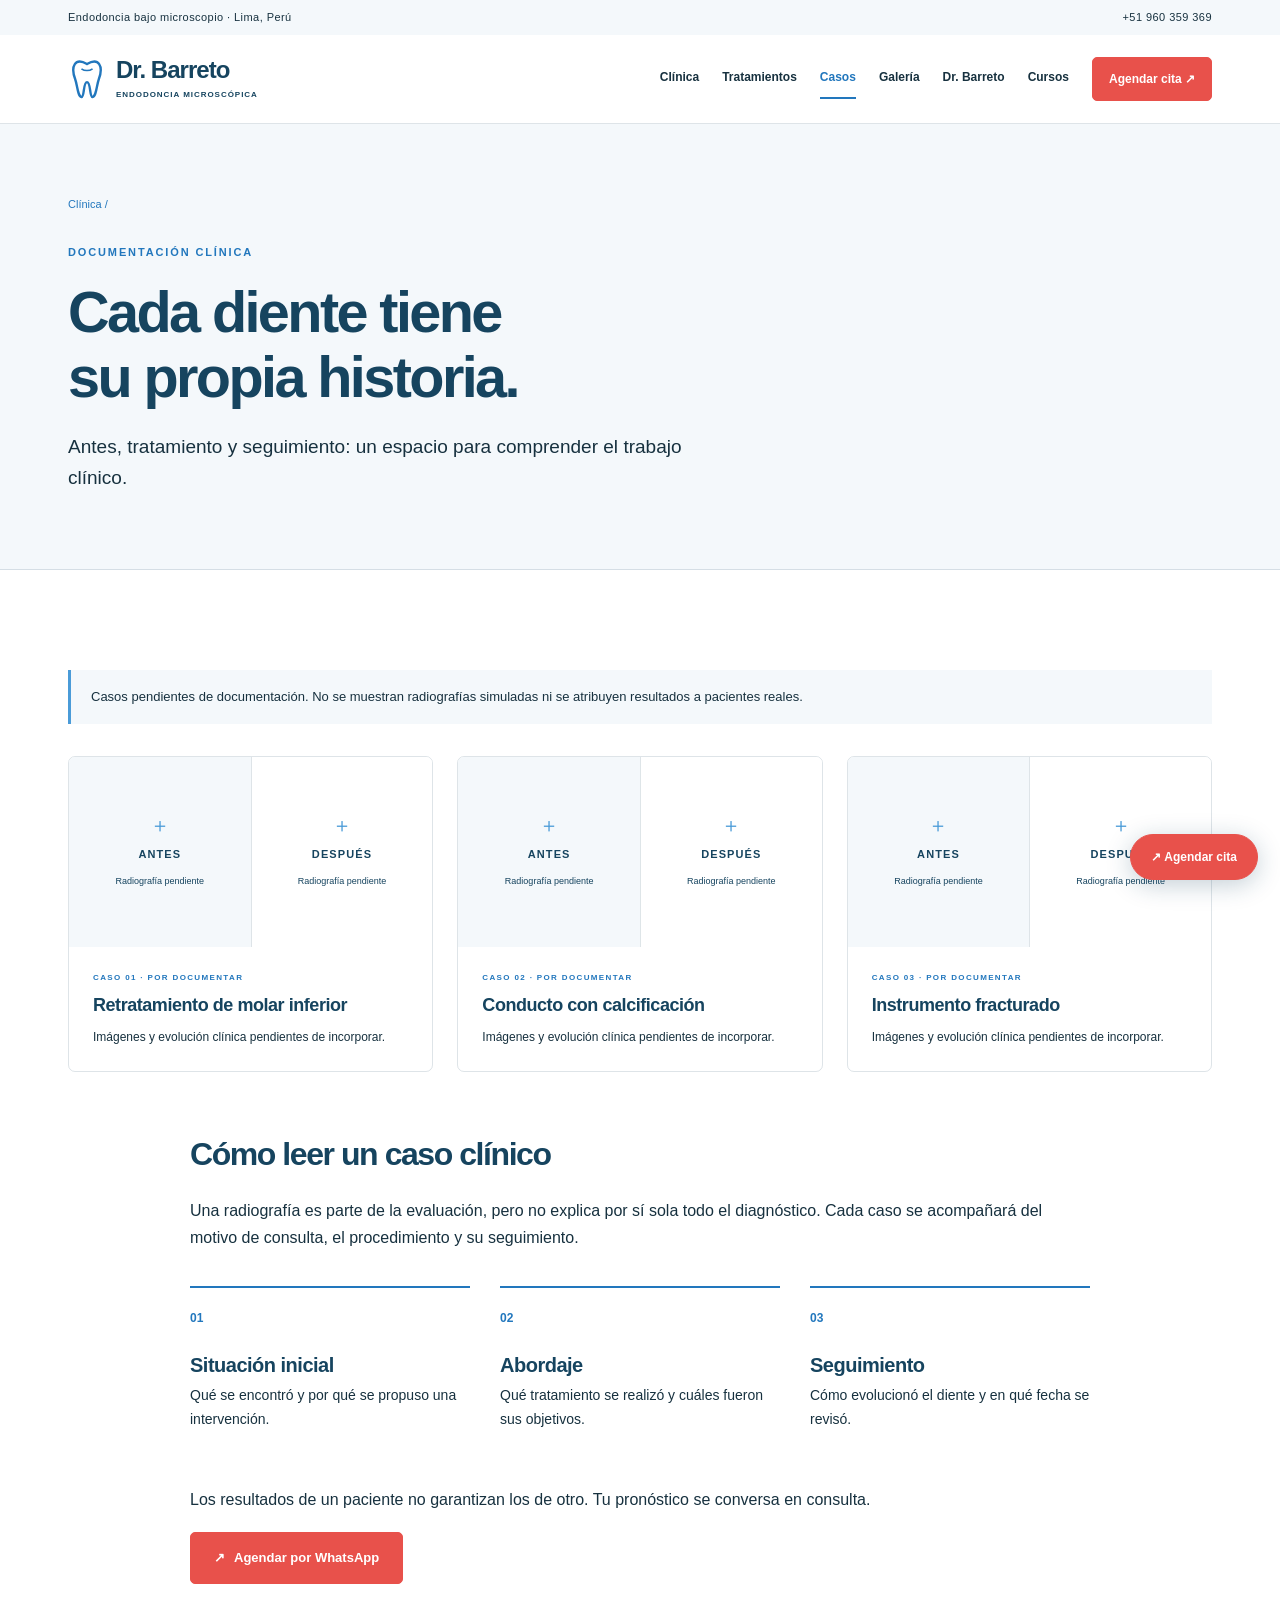
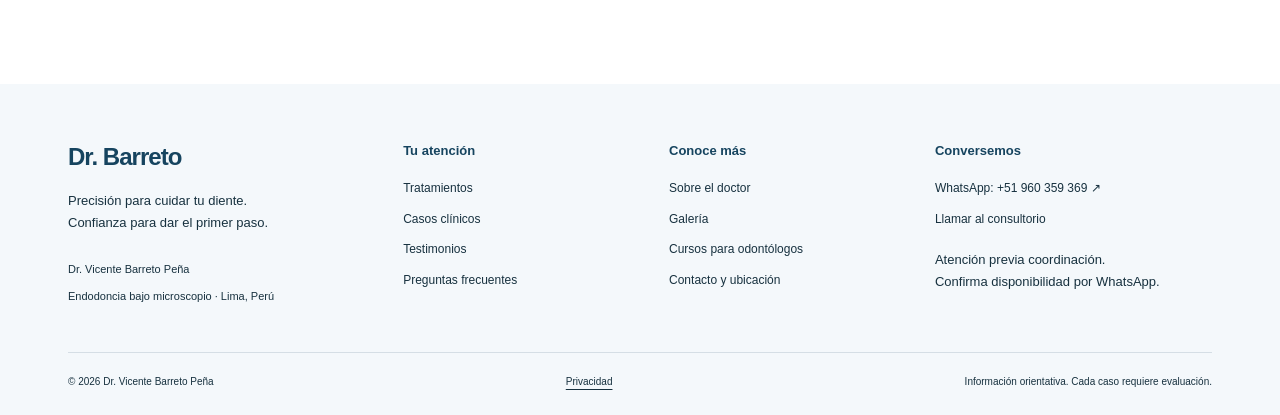
==== casos.html @ 7db31577 "Publicar sitio web inicial" ====
<!doctype html>
<html lang="es-PE">
  <head>
    <meta charset="utf-8" />
    <meta name="viewport" content="width=device-width, initial-scale=1" />
    <meta
      name="description"
      content="Espacio para casos clínicos documentados de endodoncia del Dr. Barreto. Radiografías reales pendientes de incorporación."
    />
    <meta name="theme-color" content="#2277BD" />
    <title>Casos clínicos | Dr. Vicente Barreto Peña</title>
    <link rel="icon" href="assets/img/favicon.svg" type="image/svg+xml" />
    <link rel="stylesheet" href="assets/vendor/bootstrap.min.css" />
    <link rel="stylesheet" href="assets/css/styles.css" />
    <script src="assets/js/config.js" defer></script>
    <script src="assets/js/main.js" defer></script>
  </head>
  <body>
    <a class="skip" href="#contenido">Saltar al contenido</a>
    <div class="topbar">
      <div class="container">
        <span>Endodoncia bajo microscopio · Lima, Perú</span
        ><a href="tel:+51960359369">+51 960 359 369</a>
      </div>
    </div>
    <header class="site-header">
      <div class="container header-inner">
        <a class="brand" href="index.html" aria-label="Dr. Barreto, inicio"
          ><img
            src="assets/img/favicon.svg"
            width="38"
            height="44"
            alt=""
          /><span
            >Dr. Barreto<span class="brand-sub"
              >ENDODONCIA MICROSCÓPICA</span
            ></span
          ></a
        ><button
          class="menu-toggle"
          aria-controls="main-nav"
          aria-expanded="false"
        >
          Menú <span aria-hidden="true">☰</span>
        </button>
        <nav id="main-nav" aria-label="Navegación principal">
          <a href="index.html">Clínica</a
          ><a href="tratamientos.html">Tratamientos</a
          ><a href="casos.html" aria-current="page">Casos</a
          ><a href="galeria.html">Galería</a
          ><a href="sobre-mi.html">Dr. Barreto</a
          ><a href="cursos.html">Cursos</a
          ><a
            class="btn appointment small-cta"
            href="https://wa.me/51960359369?text=Hola%2C%20Dr.%20Barreto.%20Quisiera%20agendar%20una%20evaluaci%C3%B3n%20de%20endodoncia."
            target="_blank"
            rel="noopener noreferrer"
            >Agendar cita ↗</a
          >
        </nav>
      </div>
    </header>
    <main id="contenido">
      <section class="page-intro">
        <div class="container">
          <a class="breadcrumb-link" href="index.html">Clínica /</a>
          <p class="eyebrow">DOCUMENTACIÓN CLÍNICA</p>
          <h1>Cada diente tiene<br />su propia historia.</h1>
          <p class="lead">
            Antes, tratamiento y seguimiento: un espacio para comprender el
            trabajo clínico.
          </p>
        </div>
      </section>
      <section class="section">
        <div class="container">
          <div class="editorial-note">
            Casos pendientes de documentación. No se muestran radiografías
            simuladas ni se atribuyen resultados a pacientes reales.
          </div>
          <div class="row g-4">
            <div class="col-md-4">
              <article class="case-card">
                <div class="case-pair">
                  <div class="media-placeholder xray">
                    <span class="placeholder-mark" aria-hidden="true">＋</span
                    ><span class="placeholder-title">Antes</span
                    ><small>Radiografía pendiente</small>
                  </div>
                  <div class="media-placeholder xray">
                    <span class="placeholder-mark" aria-hidden="true">＋</span
                    ><span class="placeholder-title">Después</span
                    ><small>Radiografía pendiente</small>
                  </div>
                </div>
                <div class="case-caption">
                  <span class="eyebrow">CASO 01 · POR DOCUMENTAR</span>
                  <h3>Retratamiento de molar inferior</h3>
                  <p>Imágenes y evolución clínica pendientes de incorporar.</p>
                </div>
              </article>
            </div>
            <div class="col-md-4">
              <article class="case-card">
                <div class="case-pair">
                  <div class="media-placeholder xray">
                    <span class="placeholder-mark" aria-hidden="true">＋</span
                    ><span class="placeholder-title">Antes</span
                    ><small>Radiografía pendiente</small>
                  </div>
                  <div class="media-placeholder xray">
                    <span class="placeholder-mark" aria-hidden="true">＋</span
                    ><span class="placeholder-title">Después</span
                    ><small>Radiografía pendiente</small>
                  </div>
                </div>
                <div class="case-caption">
                  <span class="eyebrow">CASO 02 · POR DOCUMENTAR</span>
                  <h3>Conducto con calcificación</h3>
                  <p>Imágenes y evolución clínica pendientes de incorporar.</p>
                </div>
              </article>
            </div>
            <div class="col-md-4">
              <article class="case-card">
                <div class="case-pair">
                  <div class="media-placeholder xray">
                    <span class="placeholder-mark" aria-hidden="true">＋</span
                    ><span class="placeholder-title">Antes</span
                    ><small>Radiografía pendiente</small>
                  </div>
                  <div class="media-placeholder xray">
                    <span class="placeholder-mark" aria-hidden="true">＋</span
                    ><span class="placeholder-title">Después</span
                    ><small>Radiografía pendiente</small>
                  </div>
                </div>
                <div class="case-caption">
                  <span class="eyebrow">CASO 03 · POR DOCUMENTAR</span>
                  <h3>Instrumento fracturado</h3>
                  <p>Imágenes y evolución clínica pendientes de incorporar.</p>
                </div>
              </article>
            </div>
          </div>
          <div class="reading-block">
            <h2>Cómo leer un caso clínico</h2>
            <p>
              Una radiografía es parte de la evaluación, pero no explica por sí
              sola todo el diagnóstico. Cada caso se acompañará del motivo de
              consulta, el procedimiento y su seguimiento.
            </p>
            <div class="steps three">
              <div>
                <span>01</span>
                <h3>Situación inicial</h3>
                <p>Qué se encontró y por qué se propuso una intervención.</p>
              </div>
              <div>
                <span>02</span>
                <h3>Abordaje</h3>
                <p>Qué tratamiento se realizó y cuáles fueron sus objetivos.</p>
              </div>
              <div>
                <span>03</span>
                <h3>Seguimiento</h3>
                <p>Cómo evolucionó el diente y en qué fecha se revisó.</p>
              </div>
            </div>
            <p>
              Los resultados de un paciente no garantizan los de otro. Tu
              pronóstico se conversa en consulta.
            </p>
            <a
              class="btn appointment"
              href="https://wa.me/51960359369?text=Hola%2C%20Dr.%20Barreto.%20Quisiera%20agendar%20una%20evaluaci%C3%B3n%20de%20endodoncia."
              target="_blank"
              rel="noopener noreferrer"
              ><span aria-hidden="true">↗</span> Agendar por WhatsApp</a
            >
          </div>
        </div>
      </section>
    </main>
    <footer>
      <div class="container">
        <div class="footer-grid">
          <div>
            <a class="brand footer-brand" href="index.html">Dr. Barreto</a>
            <p>
              Precisión para cuidar tu diente.<br />Confianza para dar el primer
              paso.
            </p>
            <small
              >Dr. Vicente Barreto Peña<br />Endodoncia bajo microscopio · Lima,
              Perú</small
            >
          </div>
          <div>
            <h2>Tu atención</h2>
            <a href="tratamientos.html">Tratamientos</a
            ><a href="casos.html">Casos clínicos</a
            ><a href="testimonios.html">Testimonios</a
            ><a href="preguntas-frecuentes.html">Preguntas frecuentes</a>
          </div>
          <div>
            <h2>Conoce más</h2>
            <a href="sobre-mi.html">Sobre el doctor</a
            ><a href="galeria.html">Galería</a
            ><a href="cursos.html">Cursos para odontólogos</a
            ><a href="index.html#contacto">Contacto y ubicación</a>
          </div>
          <div>
            <h2>Conversemos</h2>
            <a
              href="https://wa.me/51960359369?text=Hola%2C%20Dr.%20Barreto.%20Quisiera%20agendar%20una%20evaluaci%C3%B3n%20de%20endodoncia."
              target="_blank"
              rel="noopener noreferrer"
              >WhatsApp: +51 960 359 369 ↗</a
            ><a href="tel:+51960359369">Llamar al consultorio</a>
            <p class="small">
              Atención previa coordinación.<br />Confirma disponibilidad por
              WhatsApp.
            </p>
          </div>
        </div>
        <div class="footer-bottom">
          <span>© <span data-year>2026</span> Dr. Vicente Barreto Peña</span
          ><a href="privacidad.html">Privacidad</a
          ><span>Información orientativa. Cada caso requiere evaluación.</span>
        </div>
      </div>
    </footer>
    <a
      class="floating-cta appointment"
      href="https://wa.me/51960359369?text=Hola%2C%20Dr.%20Barreto.%20Quisiera%20agendar%20una%20evaluaci%C3%B3n%20de%20endodoncia."
      target="_blank"
      rel="noopener noreferrer"
      aria-label="Agendar una cita por WhatsApp"
      >↗ <span>Agendar cita</span></a
    >
  </body>
</html>
---- assets/css/styles.css ----
:root {
  --blue: #2277bd;
  --blue-light: #4a9bd8;
  --blue-dark: #16445f;
  --coral: #e8514b;
  --white: #ffffff;
  --soft: #f4f8fb;
  --ink: #17313f;
  --line: rgba(22, 68, 95, 0.14);
}
* {
  box-sizing: border-box;
}
html {
  scroll-behavior: smooth;
  scroll-padding-top: 105px;
}
body {
  margin: 0;
  color: var(--ink);
  background: var(--white);
  font-family: Arial, Helvetica, sans-serif;
  font-size: 16px;
  line-height: 1.7;
}
a {
  color: var(--blue);
  text-underline-offset: 4px;
}
button,
a,
input,
select,
summary {
  -webkit-tap-highlight-color: transparent;
}
a:focus-visible,
button:focus-visible,
select:focus-visible,
summary:focus-visible {
  outline: 3px solid var(--blue-light);
  outline-offset: 5px;
}
h1,
h2,
h3 {
  font-weight: 700;
  letter-spacing: -0.045em;
  line-height: 1.12;
  color: var(--blue-dark);
}
h1 {
  font-size: clamp(2.4rem, 4.5vw, 4.2rem);
}
h2 {
  font-size: clamp(2rem, 3.2vw, 3rem);
  margin-bottom: 24px;
}
h3 {
  font-size: 1.35rem;
  letter-spacing: -0.025em;
}
p {
  margin: 0 0 1.2rem;
}
img {
  max-width: 100%;
  height: auto;
}
.container {
  max-width: 1200px;
  padding-left: 28px;
  padding-right: 28px;
}
.section {
  padding: 100px 0;
}
.soft {
  background: var(--soft);
}
.eyebrow {
  font-size: 11px;
  letter-spacing: 0.17em;
  font-weight: 700;
  color: var(--blue);
  margin-bottom: 18px;
}
.eyebrow.light {
  color: var(--white);
  opacity: 0.85;
}
.lead {
  font-size: 1.19rem;
  line-height: 1.65;
  font-weight: 400;
}
.section-heading {
  max-width: 750px;
  margin-bottom: 45px;
}
.section-heading p:last-child {
  max-width: 630px;
}
.section-heading h2 {
  margin-bottom: 18px;
}
.skip {
  position: fixed;
  left: 20px;
  top: -100px;
  background: var(--white);
  padding: 15px;
  z-index: 100;
}
.skip:focus {
  top: 10px;
}
.topbar {
  background: var(--soft);
  font-size: 11px;
  letter-spacing: 0.04em;
  padding: 8px 0;
}
.topbar .container {
  display: flex;
  justify-content: space-between;
}
.topbar a {
  color: var(--ink);
  text-decoration: none;
}
.site-header {
  position: sticky;
  top: 0;
  z-index: 40;
  background: var(--white);
  border-bottom: 1px solid var(--line);
}
.header-inner {
  min-height: 88px;
  display: flex;
  justify-content: space-between;
  align-items: center;
  gap: 25px;
}
.brand {
  display: flex;
  gap: 10px;
  align-items: center;
  white-space: nowrap;
  color: var(--blue-dark);
  font-size: 24px;
  font-weight: 700;
  text-decoration: none;
  letter-spacing: -0.04em;
  line-height: 1.1;
}
.brand-sub {
  display: block;
  font-size: 8px;
  letter-spacing: 0.12em;
  margin-top: 8px;
  font-weight: 700;
}
.site-header nav {
  display: flex;
  gap: 23px;
  align-items: center;
}
.site-header nav > a:not(.btn) {
  font-size: 12px;
  font-weight: 600;
  color: var(--ink);
  text-decoration: none;
  padding: 9px 0;
  border-bottom: 2px solid transparent;
}
.site-header nav > a[aria-current="page"],
.site-header nav > a:hover {
  color: var(--blue);
  border-bottom-color: var(--blue);
}
.menu-toggle {
  display: none;
  background: var(--soft);
  color: var(--ink);
  border: 1px solid var(--line);
  border-radius: 5px;
  padding: 8px 12px;
  font-size: 13px;
}
.btn {
  font-size: 13px;
  font-weight: 700;
  padding: 15px 23px;
  border-radius: 5px;
  text-decoration: none;
  line-height: 1.5;
  transition:
    box-shadow 0.2s,
    transform 0.2s;
  display: inline-flex;
  align-items: center;
  justify-content: center;
  gap: 9px;
}
.appointment {
  background: var(--coral) !important;
  color: var(--white) !important;
  border: 1px solid var(--coral) !important;
  text-decoration: none;
  font-weight: 700;
}
.appointment:hover {
  box-shadow: 0 6px 18px rgba(23, 49, 63, 0.2);
  transform: translateY(-2px);
}
.small-cta {
  padding: 12px 16px;
  font-size: 12px;
}
.btn-outline-light {
  border-color: rgba(255, 255, 255, 0.5);
}
.btn-outline-light:hover {
  color: var(--blue-dark);
  background: var(--white);
}
.hero {
  background: var(--blue);
  color: var(--white);
  padding: 72px 0 64px;
  overflow: hidden;
}
.hero h1 {
  color: var(--white);
  font-size: clamp(2.3rem, 4.2vw, 3.75rem);
  line-height: 1.1;
  letter-spacing: -0.045em;
  margin: 23px 0;
}
.hero h1 span {
  color: var(--white);
  font-weight: 400;
}
.specialty-label {
  display: inline-block;
  background: rgba(255, 255, 255, 0.12);
  border: 1px solid rgba(255, 255, 255, 0.25);
  border-radius: 4px;
  padding: 6px 12px;
  font-size: 11px;
  letter-spacing: 0.02em;
}
.hero-lead {
  font-size: 17px;
  max-width: 540px;
  opacity: 0.94;
  line-height: 1.75;
}
.button-row {
  display: flex;
  gap: 12px;
  flex-wrap: wrap;
  margin: 28px 0 14px;
}
.hero-note {
  font-size: 11px;
  opacity: 0.85;
}
.stats {
  display: flex;
  gap: 0;
  margin-top: 38px;
  max-width: 530px;
  border-top: 1px solid rgba(255, 255, 255, 0.25);
  padding-top: 26px;
}
.stats > div {
  flex: 1;
  padding-right: 16px;
}
.stats > div + div {
  padding-left: 23px;
  border-left: 1px solid rgba(255, 255, 255, 0.25);
}
.stats strong {
  font-size: 30px;
  font-weight: 700;
  display: block;
  letter-spacing: -0.04em;
  line-height: 1.3;
}
.stats span {
  font-size: 11px;
  display: block;
  margin-top: 4px;
}
.portrait-frame {
  position: relative;
  padding: 0 0 20px 16px;
}
.media-placeholder {
  background: var(--soft);
  border: 1px solid var(--line);
  display: flex;
  flex-direction: column;
  align-items: center;
  justify-content: center;
  text-align: center;
  gap: 10px;
  color: var(--blue-dark);
  min-height: 390px;
  padding: 24px;
  position: relative;
  overflow: hidden;
  border-radius: 8px;
}
.media-placeholder:before,
.media-placeholder:after {
  content: "";
  position: absolute;
  border: 1px solid var(--line);
  width: 70%;
  height: 65%;
  border-radius: 50%;
  transform: rotate(-25deg);
  pointer-events: none;
}
.media-placeholder:after {
  width: 85%;
  height: 90%;
  transform: rotate(25deg);
}
.placeholder-mark {
  font-size: 36px;
  line-height: 1;
  font-weight: 400;
  position: relative;
  z-index: 1;
  color: var(--blue-light);
}
.placeholder-title {
  font-size: 17px;
  font-weight: 700;
  z-index: 1;
}
.media-placeholder small {
  font-size: 10px;
  max-width: 240px;
  position: relative;
  z-index: 1;
}
.portrait {
  min-height: 480px;
  background: rgba(255, 255, 255, 0.1);
  color: var(--white);
  border: 1px solid rgba(255, 255, 255, 0.25);
  border-radius: 120px 8px 8px 8px;
}
.portrait:after,
.portrait:before {
  border-color: rgba(255, 255, 255, 0.16);
}
.portrait .placeholder-mark {
  color: var(--white);
  opacity: 0.5;
}
.portrait-caption {
  position: absolute;
  bottom: 0;
  left: 0;
  right: 30px;
  background: var(--white);
  color: var(--blue-dark);
  padding: 22px 26px;
  border-radius: 5px;
  box-shadow: 0 12px 24px rgba(22, 68, 95, 0.12);
}
.portrait-caption span {
  display: block;
  letter-spacing: 0.12em;
  font-size: 8px;
  margin-bottom: 5px;
}
.portrait-caption strong {
  font-size: 16px;
}
.image-wrap {
  position: relative;
  padding: 0 20px 25px 0;
}
.image-badge {
  position: absolute;
  bottom: 0;
  right: 0;
  background: var(--blue-dark);
  color: var(--white);
  padding: 20px 28px;
  border-radius: 5px;
}
.image-badge strong {
  display: block;
  font-size: 25px;
}
.image-badge span {
  font-size: 11px;
}
.benefit-list {
  list-style: none;
  padding: 0;
  margin: 25px 0 30px;
}
.benefit-list li {
  padding: 15px 0 15px 32px;
  position: relative;
  border-bottom: 1px solid var(--line);
}
.benefit-list li:before {
  content: "✓";
  position: absolute;
  left: 0;
  color: var(--blue);
  font-weight: 700;
}
.benefit-list strong {
  display: block;
  font-size: 15px;
}
.benefit-list span {
  font-size: 14px;
}
.service-card {
  height: 100%;
  background: var(--white);
  padding: 30px;
  border: 1px solid var(--line);
  border-radius: 8px;
  display: flex;
  align-items: flex-start;
  flex-direction: column;
  transition:
    transform 0.2s,
    border 0.2s;
}
.service-card:hover {
  transform: translateY(-4px);
  border-color: var(--blue-light);
}
.service-number {
  font-size: 14px;
  letter-spacing: 0.05em;
  color: var(--blue);
  font-weight: 700;
  display: inline-block;
  padding: 8px 12px;
  background: var(--soft);
  border-radius: 4px;
  margin-bottom: 28px;
}
.service-card h3 {
  font-size: 21px;
  margin-bottom: 15px;
}
.service-card p {
  font-size: 14px;
  line-height: 1.75;
  margin-bottom: 25px;
}
.service-card .text-link {
  margin-top: auto;
}
.text-link {
  display: inline-block;
  font-size: 13px;
  font-weight: 700;
  color: var(--blue);
  text-decoration: none;
  border-bottom: 1px solid var(--line);
  padding: 6px 0;
}
.text-link span {
  margin-left: 12px;
}
.service-help {
  background: var(--blue-dark);
  border-color: var(--blue-dark);
  justify-content: center;
}
.service-help h3,
.service-help p,
.service-help .eyebrow {
  color: var(--white);
}
.service-help .eyebrow {
  font-size: 9px;
}
.editorial-note {
  border-left: 3px solid var(--blue-light);
  background: var(--soft);
  padding: 16px 20px;
  font-size: 13px;
  margin-bottom: 32px;
}
.case-card {
  border: 1px solid var(--line);
  border-radius: 7px;
  overflow: hidden;
  height: 100%;
}
.case-pair {
  display: grid;
  grid-template-columns: 1fr 1fr;
}
.xray {
  min-height: 190px;
  border: 0;
  border-radius: 0;
  padding: 20px 10px;
}
.xray + .xray {
  border-left: 1px solid var(--line);
  background: var(--white);
}
.xray:before,
.xray:after {
  display: none;
}
.xray .placeholder-title {
  font-size: 11px;
  text-transform: uppercase;
  letter-spacing: 0.1em;
}
.xray .placeholder-mark {
  font-size: 20px;
}
.xray small {
  font-size: 9px;
}
.case-caption {
  padding: 24px;
}
.case-caption .eyebrow {
  font-size: 8px;
  margin-bottom: 10px;
  display: block;
}
.case-caption h3 {
  font-size: 18px;
}
.case-caption p {
  font-size: 12px;
  margin: 12px 0 0;
}
.split-links {
  display: flex;
  justify-content: space-between;
  gap: 20px;
  margin-top: 22px;
  flex-wrap: wrap;
}
.testimonial-preview {
  display: flex;
  align-items: center;
  gap: 30px;
  border-top: 1px solid var(--line);
  margin-top: 48px;
  padding-top: 32px;
}
.quote-mark {
  font-family: Georgia, serif;
  color: var(--blue-light);
  font-size: 90px;
  line-height: 1;
}
.testimonial-preview p {
  font-size: 14px;
  margin: 0;
}
.testimonial-preview .text-link {
  flex-shrink: 0;
}
.fear-section {
  background: var(--blue-dark);
  color: var(--white);
  padding: 65px 0;
}
.fear-section h2 {
  color: var(--white);
  font-size: 2.3rem;
}
.fear-section p {
  font-size: 15px;
  max-width: 750px;
  margin-bottom: 0;
}
.fear-section .eyebrow {
  margin-bottom: 18px;
  font-size: 10px;
}
.fear-actions {
  text-align: center;
}
.fear-actions > a:not(.btn) {
  display: block;
  color: var(--white);
  font-size: 12px;
  margin-top: 20px;
}
.credentials {
  list-style: none;
  margin: 26px 0;
  padding: 0;
}
.credentials li {
  display: flex;
  gap: 25px;
  border-bottom: 1px solid var(--line);
  padding: 14px 0;
  align-items: center;
}
.credentials strong {
  color: var(--blue);
  min-width: 85px;
  font-size: 18px;
}
.credentials span {
  font-size: 14px;
}
.contact-section {
  background: var(--blue-dark);
  color: var(--white);
  padding: 85px 0;
}
.contact-section h2,
.contact-section h3 {
  color: var(--white);
}
.contact-section .eyebrow {
  color: var(--white);
  opacity: 0.75;
}
.contact-section p {
  font-size: 14px;
}
.contact-list {
  margin: 30px 0;
}
.contact-list dt {
  font-size: 11px;
  text-transform: uppercase;
  letter-spacing: 0.1em;
  opacity: 0.7;
  margin-bottom: 4px;
}
.contact-list dd {
  font-size: 14px;
  margin-bottom: 20px;
}
.contact-section a:not(.btn) {
  color: var(--white);
}
.map-panel {
  border: 1px solid rgba(255, 255, 255, 0.2);
  border-radius: 8px;
  overflow: hidden;
}
.map-panel iframe {
  width: 100%;
  height: 350px;
  border: 0;
  display: block;
  background: var(--soft);
}
.map-caption {
  padding: 22px 25px;
  display: flex;
  flex-direction: column;
  gap: 5px;
}
.map-caption strong {
  font-size: 14px;
}
.map-caption span,
.map-caption a {
  font-size: 12px;
}
.appointment-panel {
  margin-top: 60px;
  padding-top: 35px;
  border-top: 1px solid rgba(255, 255, 255, 0.2);
  display: grid;
  grid-template-columns: 1fr 1.4fr;
  gap: 40px;
}
.appointment-panel h3 {
  font-size: 23px;
}
.appointment-panel label {
  font-size: 12px;
  margin-bottom: 8px;
}
.form-line {
  display: flex;
  gap: 10px;
}
.form-select {
  font-size: 13px;
  min-height: 50px;
  border-radius: 5px;
}
.form-line .btn {
  flex-shrink: 0;
  font-size: 12px;
}
.appointment-panel .small {
  font-size: 10px;
  margin: 12px 0 0;
}
footer {
  background: var(--soft);
  padding: 60px 0 25px;
}
.footer-grid {
  display: grid;
  grid-template-columns: 1.3fr 1fr 1fr 1.2fr;
  gap: 35px;
}
.footer-grid h2 {
  font-size: 13px;
  letter-spacing: 0;
  margin-bottom: 20px;
}
.footer-grid a:not(.brand) {
  display: block;
  font-size: 12px;
  margin-bottom: 10px;
  text-decoration: none;
  color: var(--ink);
}
.footer-grid p {
  font-size: 13px;
  margin-top: 20px;
}
.footer-grid small {
  font-size: 11px;
}
.footer-bottom {
  border-top: 1px solid var(--line);
  padding-top: 20px;
  margin-top: 40px;
  display: flex;
  flex-wrap: wrap;
  justify-content: space-between;
  gap: 12px;
  font-size: 10px;
}
.footer-bottom a {
  color: var(--ink);
}
.floating-cta {
  position: fixed;
  bottom: 20px;
  right: 22px;
  z-index: 35;
  border-radius: 40px;
  padding: 12px 20px;
  font-size: 12px;
  box-shadow: 0 5px 25px rgba(22, 68, 95, 0.25);
}
.page-intro {
  padding: 65px 0 75px;
  background: var(--soft);
  border-bottom: 1px solid var(--line);
}
.breadcrumb-link {
  display: inline-block;
  font-size: 11px;
  text-decoration: none;
  margin-bottom: 30px;
}
.page-intro h1 {
  margin-bottom: 22px;
}
.page-intro .lead {
  max-width: 670px;
  margin: 0;
}
.treatment-nav {
  display: flex;
  gap: 12px;
  flex-wrap: wrap;
  margin-bottom: 35px;
}
.treatment-nav a {
  font-size: 12px;
  text-decoration: none;
  background: var(--soft);
  border: 1px solid var(--line);
  border-radius: 4px;
  padding: 10px 15px;
}
.treatment-detail {
  display: grid;
  grid-template-columns: 1fr 1.25fr;
  gap: 75px;
  padding: 55px 0;
  border-bottom: 1px solid var(--line);
  scroll-margin-top: 110px;
}
.treatment-detail h2 {
  font-size: 2rem;
}
.treatment-detail h3 {
  font-size: 17px;
  letter-spacing: -0.02em;
  margin-top: 25px;
}
.treatment-detail p {
  font-size: 15px;
}
.treatment-detail .lead {
  font-size: 18px;
}
.steps {
  display: grid;
  grid-template-columns: repeat(4, 1fr);
  gap: 30px;
  margin: 35px 0;
}
.steps.three {
  grid-template-columns: repeat(3, 1fr);
}
.steps > div {
  border-top: 2px solid var(--blue);
  padding-top: 20px;
}
.steps span {
  color: var(--blue);
  font-size: 12px;
  display: block;
  margin-bottom: 25px;
  font-weight: 700;
}
.steps h3 {
  font-size: 20px;
}
.steps p {
  font-size: 14px;
}
.reading-block {
  margin: 65px auto 0;
  max-width: 900px;
}
.reading-block h2 {
  font-size: 2rem;
}
.empty-editorial {
  max-width: 800px;
  margin: auto;
  text-align: center;
  padding: 45px 25px;
  background: var(--soft);
  border-radius: 8px;
}
.empty-editorial h2 {
  font-size: 2.2rem;
}
.empty-editorial p {
  max-width: 620px;
  margin-left: auto;
  margin-right: auto;
}
.filter-bar {
  display: flex;
  gap: 10px;
  flex-wrap: wrap;
  margin-bottom: 20px;
}
.filter {
  border: 1px solid var(--line);
  background: var(--white);
  color: var(--blue-dark);
  padding: 10px 20px;
  border-radius: 5px;
  font-size: 13px;
}
.filter.active {
  background: var(--blue);
  color: var(--white);
  border-color: var(--blue);
}
.gallery-grid {
  display: grid;
  grid-template-columns: repeat(3, 1fr);
  gap: 30px;
}
.gallery-grid figure {
  margin: 0;
}
.gallery-photo {
  min-height: 290px;
}
.gallery-grid figcaption {
  padding: 18px 0;
}
.gallery-grid figcaption strong {
  display: block;
  font-size: 15px;
}
.gallery-grid figcaption span {
  font-size: 12px;
}
.narrow {
  max-width: 900px;
}
details {
  border-bottom: 1px solid var(--line);
  padding: 23px 0;
}
summary {
  font-size: 18px;
  font-weight: 700;
  color: var(--blue-dark);
  cursor: pointer;
  line-height: 1.5;
}
details p {
  margin: 18px 0 0;
  font-size: 15px;
  max-width: 730px;
}
.source-note {
  font-size: 11px;
  margin-top: 30px;
}
.course-placeholder {
  padding: 60px;
  background: var(--soft);
  border: 1px solid var(--line);
  max-width: 960px;
  margin: auto;
}
.course-placeholder h2 {
  font-size: 2.5rem;
  max-width: 670px;
}
.course-outline {
  display: grid;
  grid-template-columns: repeat(3, 1fr);
  gap: 15px;
  margin: 35px 0;
}
.course-outline span {
  font-size: 12px;
  border-top: 1px solid var(--line);
  padding-top: 15px;
}
.prose h2 {
  font-size: 24px;
  margin-top: 40px;
}
.prose h2:first-child {
  margin-top: 0;
}
[hidden] {
  display: none !important;
}
@media (min-width: 1400px) {
  .container {
    max-width: 1250px;
  }
  .hero {
    padding: 85px 0;
  }
  .hero h1 {
    font-size: 64px;
  }
}
@media (max-width: 1199px) {
  .site-header nav {
    gap: 14px;
  }
  .brand {
    font-size: 21px;
  }
  .site-header nav > a:not(.btn) {
    font-size: 11px;
  }
  .brand-sub {
    font-size: 7px;
  }
  .small-cta {
    padding: 10px;
  }
  .portrait {
    min-height: 450px;
  }
  .form-line {
    flex-wrap: wrap;
  }
}
@media (max-width: 991px) {
  .section {
    padding: 70px 0;
  }
  .header-inner {
    min-height: 76px;
    flex-wrap: wrap;
    gap: 0;
  }
  .menu-toggle {
    display: block;
  }
  .site-header nav {
    display: none;
    flex-basis: 100%;
    padding: 15px 0 24px;
    flex-direction: column;
    align-items: stretch;
    gap: 2px;
  }
  .site-header nav.is-open {
    display: flex;
  }
  .site-header nav > a:not(.btn) {
    padding: 10px;
    font-size: 14px;
  }
  .site-header nav .btn {
    margin-top: 10px;
  }
  .hero {
    padding: 50px 0 60px;
  }
  .hero h1 {
    font-size: clamp(2.5rem, 6vw, 3.8rem);
  }
  .portrait-frame {
    max-width: 550px;
    margin: auto;
    padding-left: 0;
  }
  .portrait {
    min-height: 380px;
  }
  .portrait-caption {
    left: 20px;
  }
  .stats {
    max-width: 100%;
  }
  .image-wrap {
    max-width: 600px;
  }
  .media-placeholder.doctor {
    min-height: 350px;
  }
  .fear-actions {
    text-align: left;
  }
  .fear-actions > a:not(.btn) {
    margin-top: 15px;
  }
  .footer-grid {
    grid-template-columns: 1fr 1fr;
    gap: 35px;
  }
  .appointment-panel {
    grid-template-columns: 1fr;
    gap: 15px;
  }
  .treatment-detail {
    gap: 35px;
  }
  .steps {
    grid-template-columns: 1fr 1fr;
  }
  .gallery-grid {
    grid-template-columns: 1fr 1fr;
  }
  .testimonial-preview {
    flex-wrap: wrap;
    gap: 15px;
  }
  .testimonial-preview > div {
    flex: 1;
  }
  .testimonial-preview .text-link {
    margin-left: 55px;
  }
  .topbar {
    font-size: 10px;
  }
}
@media (max-width: 575px) {
  body {
    font-size: 15px;
  }
  .container {
    padding-left: 22px;
    padding-right: 22px;
  }
  .topbar .container {
    justify-content: center;
  }
  .topbar a {
    display: none;
  }
  .hero {
    padding-top: 35px;
  }
  .hero h1 {
    font-size: 2.55rem;
  }
  .desktop-break {
    display: none;
  }
  .hero-lead {
    font-size: 15px;
  }
  .hero .eyebrow {
    font-size: 10px;
  }
  .button-row {
    flex-direction: column;
    align-items: stretch;
  }
  .button-row .btn {
    width: 100%;
  }
  .stats {
    margin-top: 28px;
  }
  .stats strong {
    font-size: 26px;
  }
  .stats span {
    font-size: 9px;
  }
  .stats > div {
    padding-right: 8px;
  }
  .stats > div + div {
    padding-left: 13px;
  }
  .portrait {
    min-height: 340px;
  }
  .portrait-caption {
    padding: 18px;
    right: 15px;
    left: 15px;
  }
  .portrait-caption strong {
    font-size: 14px;
  }
  .section {
    padding: 55px 0;
  }
  .section-heading {
    margin-bottom: 30px;
  }
  h2 {
    font-size: 2rem;
  }
  .lead {
    font-size: 17px;
  }
  .media-placeholder {
    min-height: 310px;
  }
  .xray {
    min-height: 175px;
  }
  .service-card {
    padding: 26px;
  }
  .service-number {
    margin-bottom: 20px;
  }
  .testimonial-preview .quote-mark {
    display: none;
  }
  .testimonial-preview .text-link {
    margin-left: 0;
  }
  .testimonial-preview {
    display: block;
  }
  .testimonial-preview p {
    margin-bottom: 15px;
  }
  .fear-section {
    padding: 45px 0;
  }
  .fear-section h2 {
    font-size: 2rem;
  }
  .contact-section {
    padding: 55px 0;
  }
  .map-panel iframe {
    height: 280px;
  }
  .appointment-panel {
    margin-top: 35px;
  }
  .form-line {
    display: block;
  }
  .form-line .btn {
    margin-top: 10px;
    width: 100%;
  }
  .footer-grid {
    grid-template-columns: 1fr 1fr;
    gap: 25px;
  }
  .footer-grid > div:first-child {
    grid-column: 1/-1;
  }
  .footer-grid > div:last-child {
    grid-column: 1/-1;
  }
  .footer-bottom {
    padding-bottom: 55px;
  }
  .floating-cta {
    bottom: 14px;
    right: 14px;
    padding: 11px 17px;
  }
  .page-intro {
    padding: 35px 0 45px;
  }
  .page-intro h1 {
    font-size: 2.5rem;
  }
  .page-intro .lead {
    font-size: 16px;
  }
  .treatment-detail {
    grid-template-columns: 1fr;
    gap: 10px;
    padding: 40px 0;
  }
  .steps,
  .steps.three {
    grid-template-columns: 1fr;
  }
  .steps {
    gap: 22px;
  }
  .steps span {
    margin-bottom: 12px;
  }
  .gallery-grid {
    grid-template-columns: 1fr;
  }
  .gallery-photo {
    min-height: 280px;
  }
  .filter {
    padding: 8px 13px;
    font-size: 12px;
  }
  .course-placeholder {
    padding: 28px;
  }
  .course-placeholder h2 {
    font-size: 2rem;
  }
  .course-outline {
    grid-template-columns: 1fr 1fr;
  }
  .empty-editorial {
    padding: 30px 20px;
  }
  .empty-editorial h2 {
    font-size: 1.8rem;
  }
  .credentials li {
    gap: 10px;
  }
  .credentials span {
    font-size: 12px;
  }
}
@media (prefers-reduced-motion: reduce) {
  html {
    scroll-behavior: auto;
  }
  *,
  *:before,
  *:after {
    transition: none !important;
    animation: none !important;
  }
}
@media print {
  .topbar,
  .site-header,
  .floating-cta,
  .appointment-panel,
  .btn,
  footer {
    display: none !important;
  }
  .section,
  .hero,
  .page-intro,
  .contact-section {
    padding: 25px 0;
    background: white !important;
    color: #17313f !important;
  }
  .hero h1,
  .contact-section h2,
  .contact-section h3 {
    color: #17313f !important;
  }
  .media-placeholder {
    min-height: 180px;
  }
  a {
    color: #17313f !important;
  }
  details {
    break-inside: avoid;
  }
}
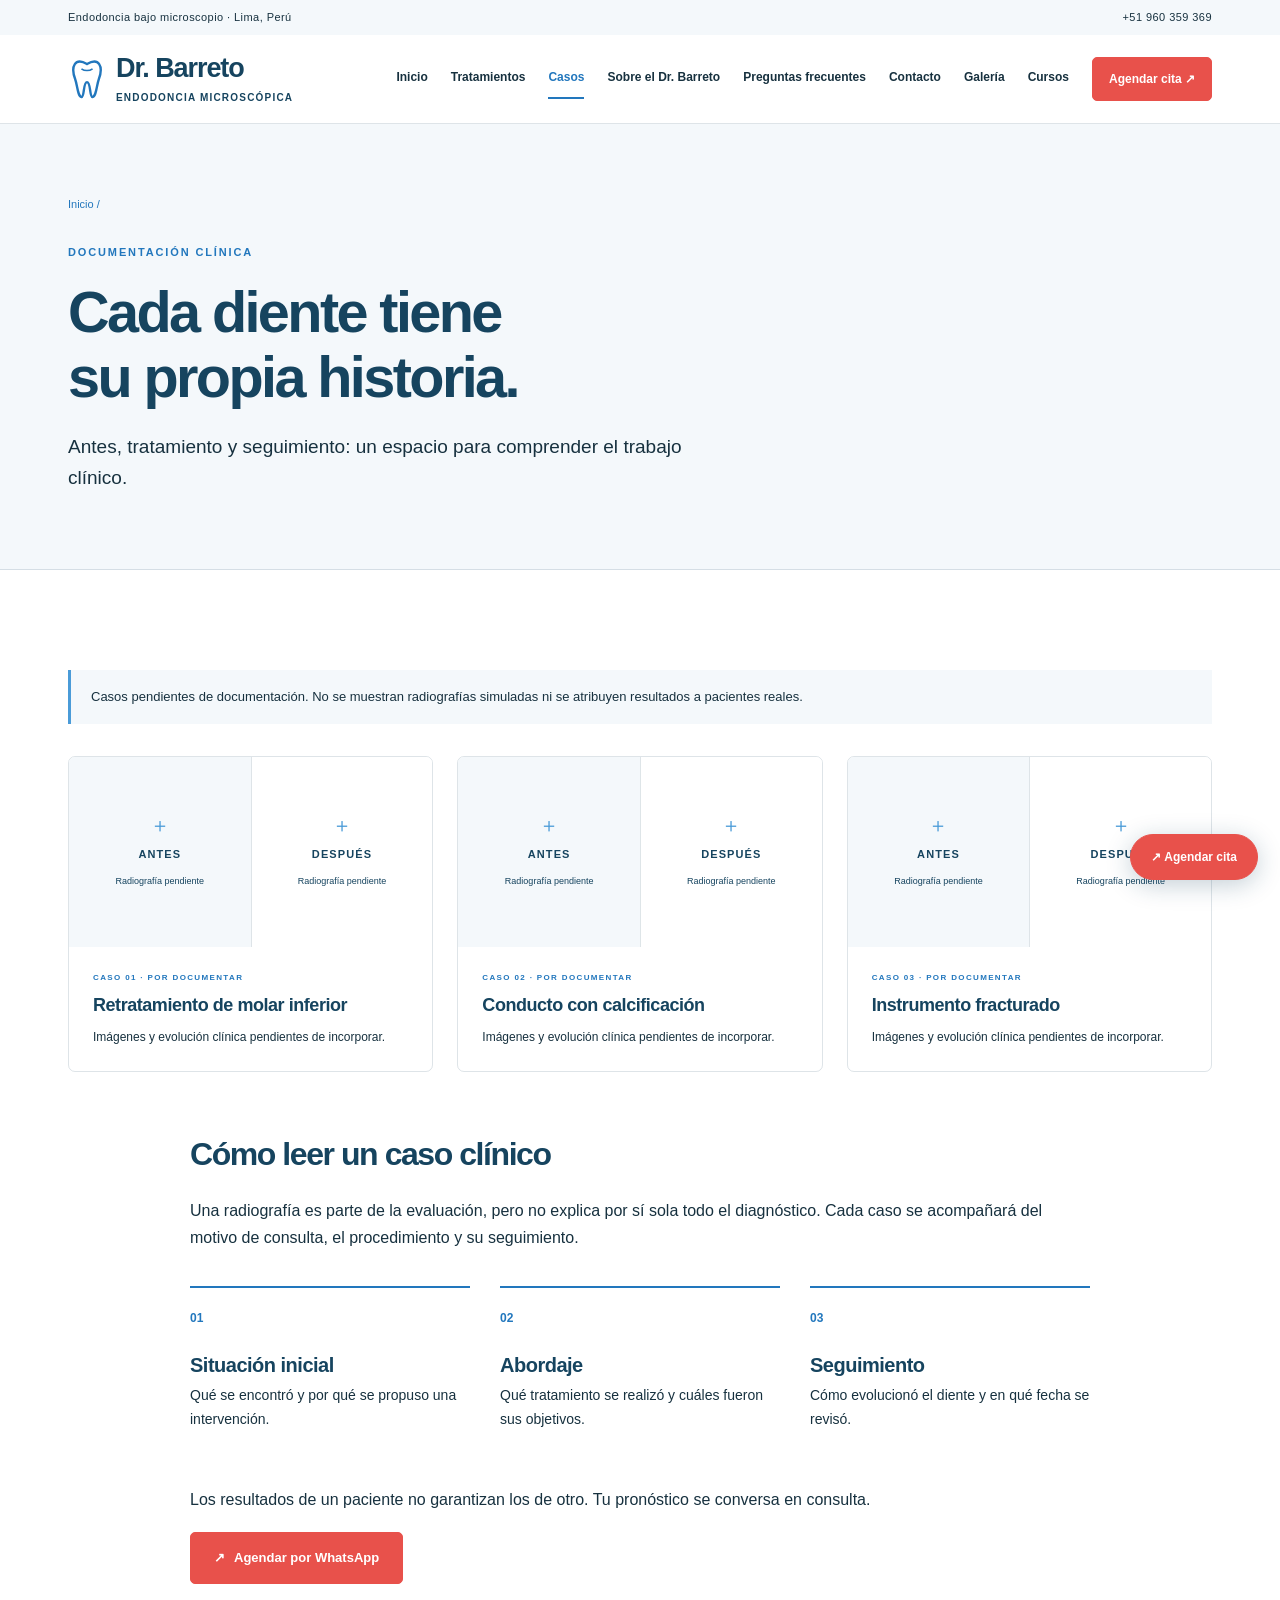
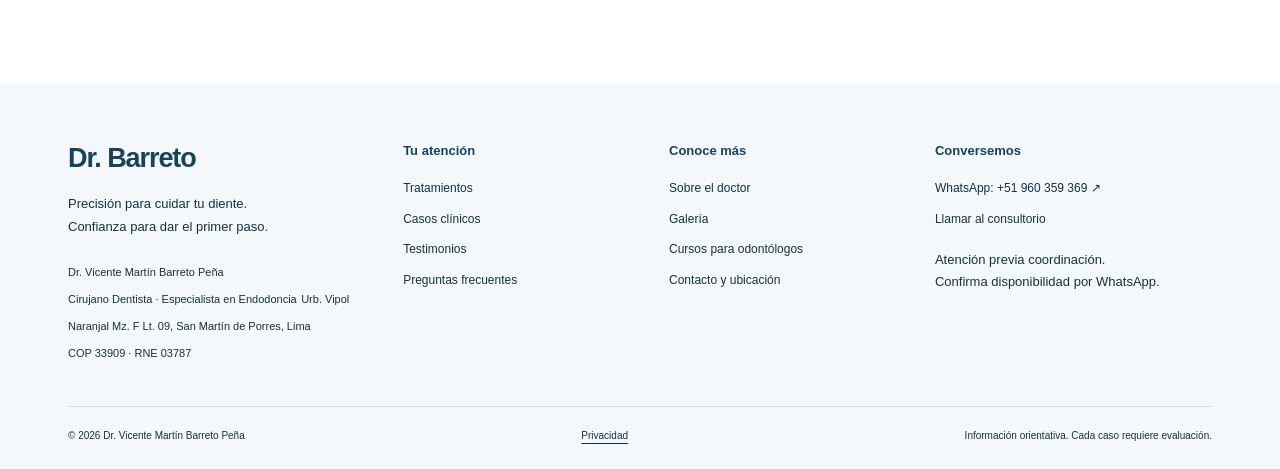
==== commit ab79bdb1: "Actualiza sitio del Dr. Barreto" ====
--- a/casos.html
+++ b/casos.html
@@ -8,7 +8,19 @@
       content="Espacio para casos clínicos documentados de endodoncia del Dr. Barreto. Radiografías reales pendientes de incorporación."
     />
     <meta name="theme-color" content="#2277BD" />
-    <title>Casos clínicos | Dr. Vicente Barreto Peña</title>
+    <meta property="og:type" content="website" />
+    <meta property="og:locale" content="es_PE" />
+    <meta property="og:site_name" content="Centro Odontol&oacute;gico Dr. Barreto" />
+    <meta property="og:title" content="Casos clínicos | Dr. Vicente Martín Barreto Peña" />
+    <meta property="og:description" content="Espacio para casos clínicos documentados de endodoncia del Dr. Barreto. Radiografías reales pendientes de incorporación." />
+    <meta property="og:url" content="https://drbarreto.netlify.app/casos.html" />
+    <meta property="og:image" content="https://drbarreto.netlify.app/assets/img/og-card.png" />
+    <meta property="og:image:width" content="1200" />
+    <meta property="og:image:height" content="630" />
+    <meta property="og:image:alt" content="Centro Odontol&oacute;gico Dr. Barreto, endodoncia microsc&oacute;pica en Lima" />
+    <meta name="twitter:card" content="summary_large_image" />
+    <link rel="canonical" href="https://drbarreto.netlify.app/casos.html" />
+    <title>Casos clínicos | Dr. Vicente Martín Barreto Peña</title>
     <link rel="icon" href="assets/img/favicon.svg" type="image/svg+xml" />
     <link rel="stylesheet" href="assets/vendor/bootstrap.min.css" />
     <link rel="stylesheet" href="assets/css/styles.css" />
@@ -39,23 +51,26 @@
         ><button
           class="menu-toggle"
           aria-controls="main-nav"
+          aria-label="Men&#250; de navegaci&#243;n"
           aria-expanded="false"
         >
           Menú <span aria-hidden="true">☰</span>
         </button>
-        <nav id="main-nav" aria-label="Navegación principal">
-          <a href="index.html">Clínica</a
-          ><a href="tratamientos.html">Tratamientos</a
-          ><a href="casos.html" aria-current="page">Casos</a
-          ><a href="galeria.html">Galería</a
-          ><a href="sobre-mi.html">Dr. Barreto</a
-          ><a href="cursos.html">Cursos</a
-          ><a
+        <nav id="main-nav" aria-label="Navegaci&oacute;n principal">
+          <a href="index.html">Inicio</a>
+          <a href="tratamientos.html">Tratamientos</a>
+          <a href="casos.html" aria-current="page">Casos</a>
+          <a href="sobre-mi.html">Sobre el Dr. Barreto</a>
+          <a href="preguntas-frecuentes.html">Preguntas frecuentes</a>
+          <a href="index.html#contacto">Contacto</a>
+          <a href="galeria.html">Galer&iacute;a</a>
+          <a href="cursos.html">Cursos</a>
+          <a
             class="btn appointment small-cta"
             href="https://wa.me/51960359369?text=Hola%2C%20Dr.%20Barreto.%20Quisiera%20agendar%20una%20evaluaci%C3%B3n%20de%20endodoncia."
             target="_blank"
             rel="noopener noreferrer"
-            >Agendar cita ↗</a
+            >Agendar cita &#8599;</a
           >
         </nav>
       </div>
@@ -63,7 +78,7 @@
     <main id="contenido">
       <section class="page-intro">
         <div class="container">
-          <a class="breadcrumb-link" href="index.html">Clínica /</a>
+          <a class="breadcrumb-link" href="index.html">Inicio /</a>
           <p class="eyebrow">DOCUMENTACIÓN CLÍNICA</p>
           <h1>Cada diente tiene<br />su propia historia.</h1>
           <p class="lead">
@@ -192,9 +207,12 @@
               paso.
             </p>
             <small
-              >Dr. Vicente Barreto Peña<br />Endodoncia bajo microscopio · Lima,
-              Perú</small
+              >Dr. Vicente Mart&iacute;n Barreto Pe&ntilde;a<br />Cirujano Dentista &middot; Especialista en Endodoncia</small
             >
+            <small>
+              Urb. Vipol Naranjal Mz. F Lt. 09, San Mart&iacute;n de Porres, Lima<br />
+              COP 33909 &middot; RNE 03787
+            </small>
           </div>
           <div>
             <h2>Tu atención</h2>
@@ -225,7 +243,7 @@
           </div>
         </div>
         <div class="footer-bottom">
-          <span>© <span data-year>2026</span> Dr. Vicente Barreto Peña</span
+          <span>© <span data-year>2026</span> Dr. Vicente Martín Barreto Peña</span
           ><a href="privacidad.html">Privacidad</a
           ><span>Información orientativa. Cada caso requiere evaluación.</span>
         </div>
--- a/assets/css/styles.css
+++ b/assets/css/styles.css
@@ -149,7 +149,7 @@
   align-items: center;
   white-space: nowrap;
   color: var(--blue-dark);
-  font-size: 24px;
+  font-size: 27px;
   font-weight: 700;
   text-decoration: none;
   letter-spacing: -0.04em;
@@ -157,7 +157,7 @@
 }
 .brand-sub {
   display: block;
-  font-size: 8px;
+  font-size: 10px;
   letter-spacing: 0.12em;
   margin-top: 8px;
   font-weight: 700;
@@ -685,6 +685,24 @@
 .map-caption a {
   font-size: 12px;
 }
+.fear-questions {
+  display: flex;
+  flex-wrap: wrap;
+  gap: 9px;
+  margin-top: 20px;
+}
+.fear-questions a {
+  display: inline-block;
+  padding: 7px 12px;
+  border: 1px solid rgba(255, 255, 255, 0.45);
+  border-radius: 999px;
+  color: var(--white);
+  font-size: 13px;
+  text-decoration: none;
+}
+.fear-questions a:hover {
+  background: rgba(255, 255, 255, 0.12);
+}
 .appointment-panel {
   margin-top: 60px;
   padding-top: 35px;
@@ -979,16 +997,7 @@
 }
 @media (max-width: 1199px) {
   .site-header nav {
-    gap: 14px;
-  }
-  .brand {
-    font-size: 21px;
-  }
-  .site-header nav > a:not(.btn) {
-    font-size: 11px;
-  }
-  .brand-sub {
-    font-size: 7px;
+    gap: 10px;
   }
   .small-cta {
     padding: 10px;
@@ -1000,7 +1009,7 @@
     flex-wrap: wrap;
   }
 }
-@media (max-width: 991px) {
+@media (max-width: 1099px) {
   .section {
     padding: 70px 0;
   }
@@ -1096,6 +1105,24 @@
 @media (max-width: 575px) {
   body {
     font-size: 15px;
+  }
+  .brand {
+    font-size: 22px;
+    gap: 2px;
+  }
+  .brand-sub {
+    font-size: 9px;
+    letter-spacing: 0.1em;
+  }
+  .menu-toggle {
+    padding: 8px 10px;
+    font-size: 0;
+  }
+  .menu-toggle span {
+    font-size: 18px;
+  }
+  .row.g-5 {
+    --bs-gutter-x: 2.75rem;
   }
   .container {
     padding-left: 22px;
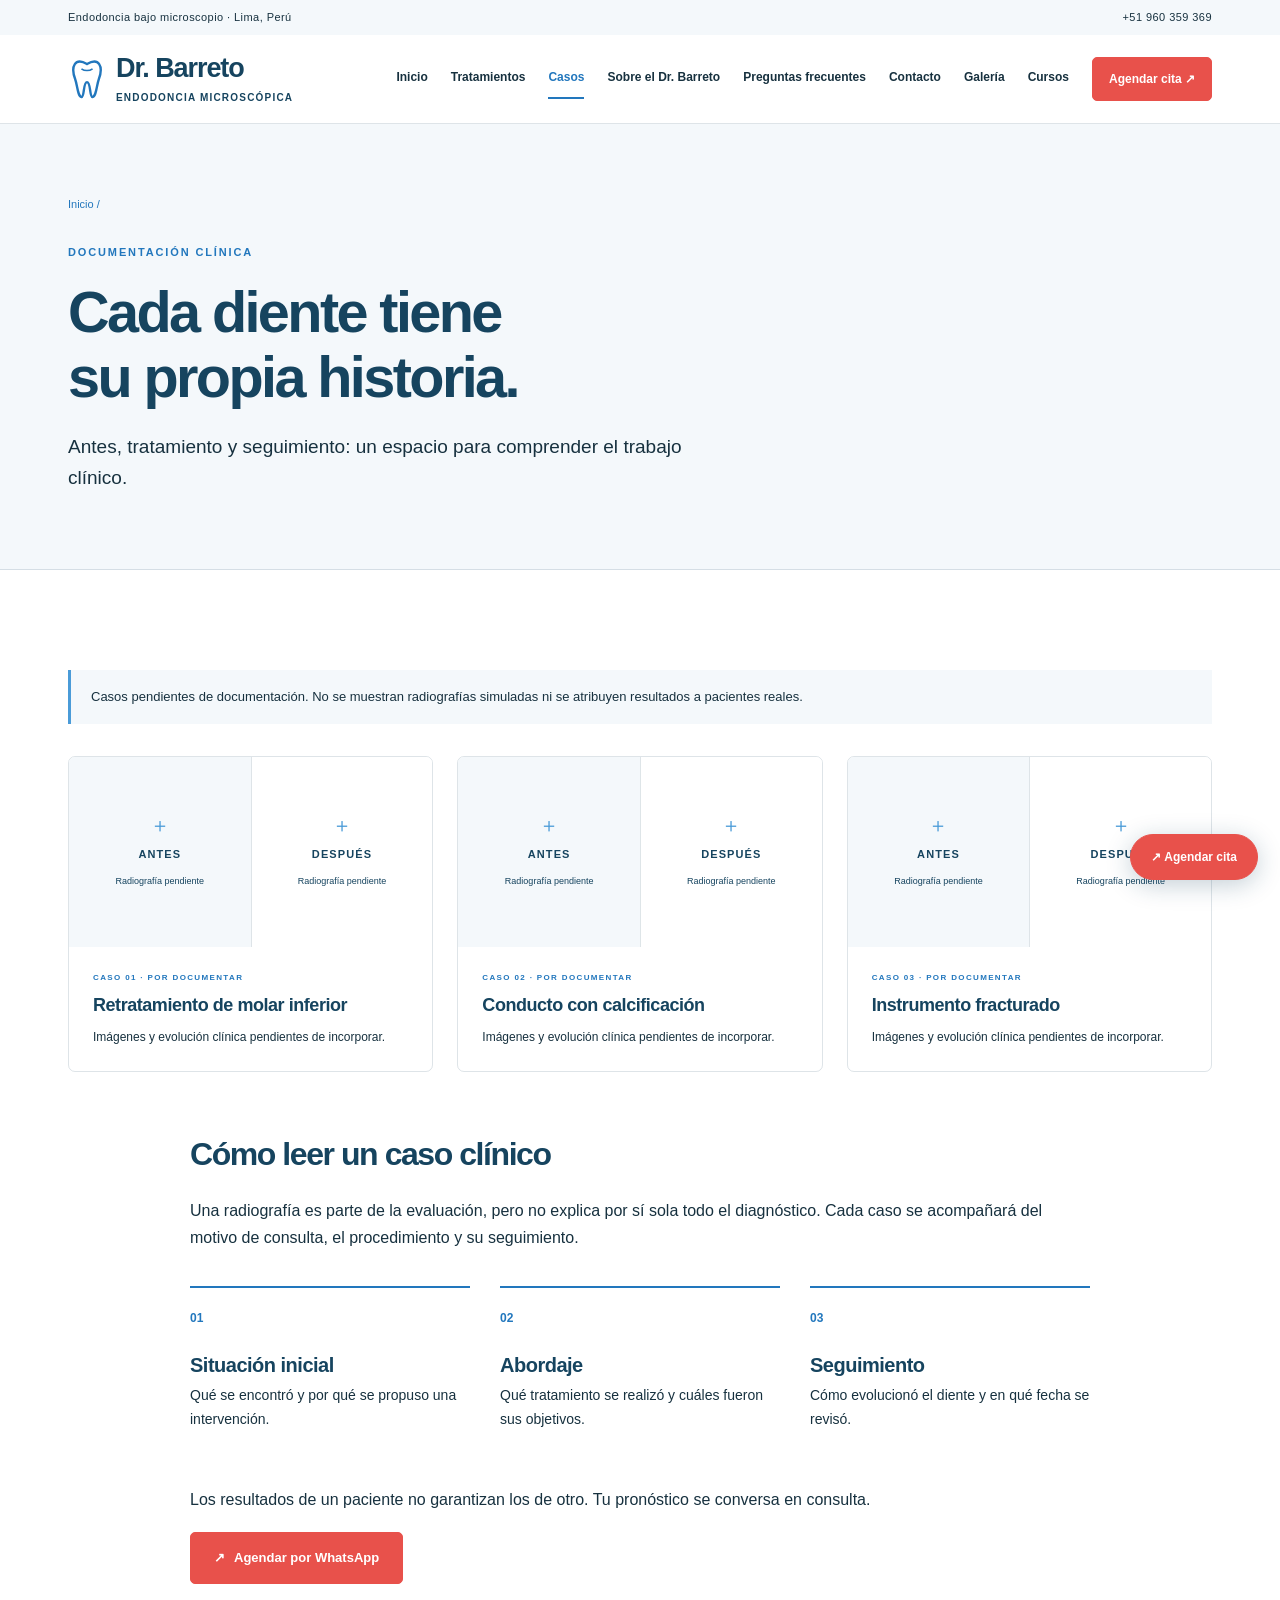
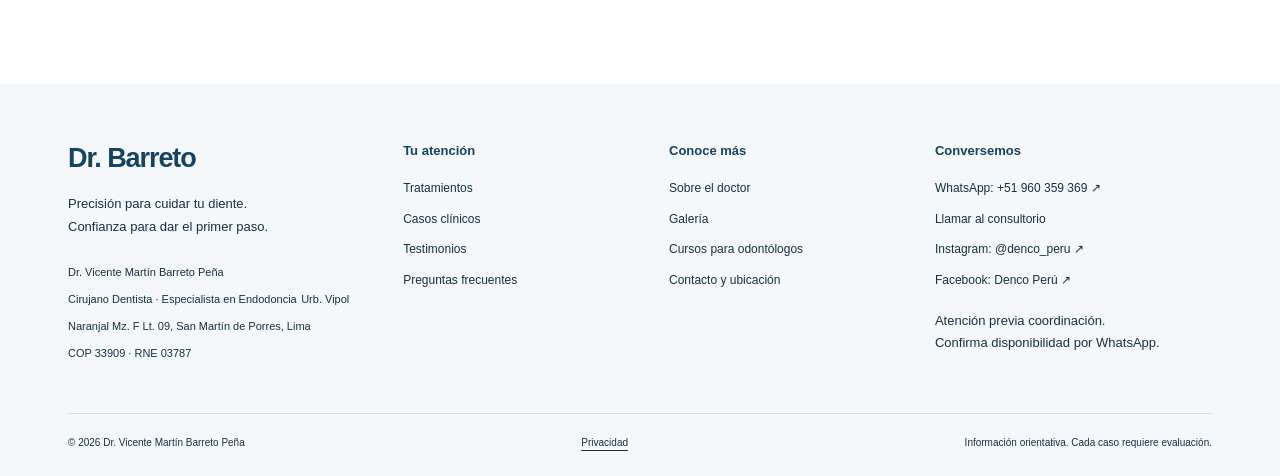
==== commit 90256943: "Agrega redes sociales de Denco Perú" ====
--- a/casos.html
+++ b/casos.html
@@ -236,6 +236,18 @@
               rel="noopener noreferrer"
               >WhatsApp: +51 960 359 369 ↗</a
             ><a href="tel:+51960359369">Llamar al consultorio</a>
+            <a
+              href="https://www.instagram.com/denco_peru/"
+              target="_blank"
+              rel="noopener noreferrer"
+              >Instagram: @denco_peru ↗</a
+            >
+            <a
+              href="https://www.facebook.com/profile.php?id=61556949658244"
+              target="_blank"
+              rel="noopener noreferrer"
+              >Facebook: Denco Perú ↗</a
+            >
             <p class="small">
               Atención previa coordinación.<br />Confirma disponibilidad por
               WhatsApp.
--- a/assets/css/styles.css
+++ b/assets/css/styles.css
@@ -952,27 +952,324 @@
   font-size: 11px;
   margin-top: 30px;
 }
-.course-placeholder {
-  padding: 60px;
-  background: var(--soft);
-  border: 1px solid var(--line);
-  max-width: 960px;
-  margin: auto;
-}
-.course-placeholder h2 {
-  font-size: 2.5rem;
-  max-width: 670px;
-}
-.course-outline {
+.course-hero {
+  padding: 65px 0;
+  color: var(--white);
+  background: linear-gradient(110deg, #2277bd 0%, #348acb 100%);
+}
+.course-hero-grid {
+  display: grid;
+  grid-template-columns: 1.05fr 0.95fr;
+  align-items: center;
+  gap: 55px;
+}
+.course-hero .breadcrumb-link,
+.method-hero .breadcrumb-link {
+  color: inherit;
+  opacity: 0.85;
+  margin-bottom: 25px;
+}
+.course-hero h1 {
+  color: var(--white);
+  font-size: clamp(2.6rem, 5vw, 4.2rem);
+  margin: 22px 0;
+}
+.course-hero-lead {
+  max-width: 570px;
+  font-size: 17px;
+  line-height: 1.75;
+  opacity: 0.95;
+}
+.course-hero-cta {
+  margin-top: 12px;
+  border-radius: 40px;
+}
+.course-portrait {
+  min-height: 330px;
+  color: var(--white);
+  background: rgba(255, 255, 255, 0.1);
+  border-color: rgba(255, 255, 255, 0.3);
+}
+.course-portrait:before,
+.course-portrait:after {
+  border-color: rgba(255, 255, 255, 0.2);
+}
+.course-portrait .placeholder-mark {
+  color: var(--white);
+}
+.course-highlights {
   display: grid;
   grid-template-columns: repeat(3, 1fr);
-  gap: 15px;
-  margin: 35px 0;
-}
-.course-outline span {
+  gap: 18px;
+  margin-top: 38px;
+}
+.course-highlights > div {
+  display: flex;
+  flex-direction: column;
+  border-left: 1px solid rgba(255, 255, 255, 0.45);
+  padding-left: 14px;
+}
+.course-highlights strong {
+  font-size: 22px;
+  line-height: 1.2;
+}
+.course-highlights span {
+  margin-top: 6px;
+  font-size: 11px;
+  line-height: 1.4;
+  opacity: 0.9;
+}
+.centered {
+  text-align: center;
+  margin-left: auto;
+  margin-right: auto;
+}
+.centered > p:last-child {
+  margin-left: auto;
+  margin-right: auto;
+}
+.course-reasons,
+.course-modalities,
+.course-testimonials {
+  display: grid;
+  grid-template-columns: repeat(3, minmax(0, 1fr));
+  gap: 22px;
+}
+.course-reason {
+  padding: 26px;
+  border: 1px solid var(--line);
+  border-radius: 8px;
+  background: var(--soft);
+}
+.course-icon {
+  display: inline-flex;
+  width: 38px;
+  height: 38px;
+  align-items: center;
+  justify-content: center;
+  margin-bottom: 22px;
+  border-radius: 50%;
+  background: rgba(232, 81, 75, 0.12);
+  color: var(--coral);
+  font-size: 21px;
+}
+.course-reason h3,
+.course-card h3 {
+  font-size: 18px;
+}
+.course-reason p,
+.course-card-content > p:not(.course-card-kicker) {
+  margin: 0;
+  font-size: 13px;
+  line-height: 1.7;
+}
+.course-modalities {
+  grid-template-columns: repeat(2, minmax(0, 1fr));
+}
+.course-card {
+  overflow: hidden;
+  border: 1px solid var(--line);
+  border-radius: 10px;
+  background: var(--white);
+}
+.course-card-image {
+  position: relative;
+  min-height: 190px;
+  color: var(--white);
+  background: linear-gradient(120deg, #348acb, #2277bd);
+  border: 0;
+  border-radius: 0;
+}
+.course-card-image:before,
+.course-card-image:after {
+  border-color: rgba(255, 255, 255, 0.18);
+}
+.course-card-image .placeholder-mark {
+  color: var(--white);
+}
+.course-card-image small {
+  color: var(--white);
+}
+.course-tag {
+  position: absolute;
+  left: 18px;
+  top: 16px;
+  z-index: 2;
+  padding: 5px 9px;
+  border-radius: 30px;
+  background: var(--coral);
+  color: var(--white);
+  font-size: 9px;
+  font-weight: 700;
+  letter-spacing: 0.06em;
+}
+.course-tag-blue {
+  background: var(--white);
+  color: var(--blue);
+}
+.course-card-content {
+  padding: 24px;
+}
+.course-card-content h3 {
+  margin-bottom: 8px;
+}
+.course-card-kicker {
+  color: var(--coral);
+  font-size: 11px;
+  font-weight: 700;
+  margin-bottom: 12px;
+}
+.course-card-content ul {
+  list-style: none;
+  padding: 0;
+  margin: 17px 0 22px;
+}
+.course-card-content li {
+  position: relative;
+  margin: 8px 0;
+  padding-left: 20px;
   font-size: 12px;
+}
+.course-card-content li:before {
+  content: "✓";
+  position: absolute;
+  left: 0;
+  color: var(--coral);
+  font-weight: 700;
+}
+.course-card-content .btn {
+  width: 100%;
+}
+.course-steps {
+  list-style: none;
+  display: grid;
+  grid-template-columns: repeat(4, minmax(0, 1fr));
+  gap: 22px;
+  padding: 0;
+  margin: 45px 0 30px;
+  text-align: center;
+}
+.course-steps li {
+  position: relative;
+}
+.course-steps li:not(:last-child):after {
+  content: "";
+  position: absolute;
+  top: 22px;
+  left: calc(50% + 28px);
+  width: calc(100% - 34px);
   border-top: 1px solid var(--line);
-  padding-top: 15px;
+}
+.course-steps li > span {
+  display: inline-flex;
+  width: 46px;
+  height: 46px;
+  align-items: center;
+  justify-content: center;
+  margin-bottom: 20px;
+  border-radius: 50%;
+  background: var(--blue);
+  color: var(--white);
+  font-weight: 700;
+}
+.course-steps h3 {
+  font-size: 17px;
+}
+.course-steps p {
+  font-size: 12px;
+  line-height: 1.6;
+}
+.course-method-link {
+  text-align: center;
+}
+.course-testimonials article {
+  padding: 22px;
+  border: 1px solid var(--line);
+  border-radius: 8px;
+  background: var(--white);
+}
+.course-quote-mark {
+  color: var(--blue-light);
+  font-family: Georgia, serif;
+  font-size: 38px;
+  line-height: 1;
+}
+.course-testimonials p {
+  min-height: 84px;
+  font-size: 13px;
+}
+.course-testimonials small {
+  color: var(--blue-dark);
+  font-size: 10px;
+  font-weight: 700;
+}
+.course-enrollment {
+  padding: 68px 0;
+  text-align: center;
+  color: var(--white);
+  background: linear-gradient(110deg, #2277bd, #16445f);
+  border-bottom: 4px solid var(--coral);
+}
+.course-enrollment h2 {
+  color: var(--white);
+  margin-bottom: 15px;
+}
+.course-enrollment p:not(.eyebrow) {
+  max-width: 620px;
+  margin: 0 auto 24px;
+}
+.course-enrollment-cta {
+  border-radius: 40px;
+  background: var(--white);
+  color: var(--coral);
+}
+.course-enrollment-cta:hover {
+  color: var(--blue-dark);
+  background: var(--white);
+}
+.method-hero {
+  padding: 35px 0 75px;
+  background: var(--soft);
+  border-bottom: 1px solid var(--line);
+}
+.method-hero h1 {
+  max-width: 900px;
+  margin: 18px 0 26px;
+  font-size: clamp(3rem, 6vw, 5rem);
+}
+.method-hero .lead {
+  max-width: 720px;
+}
+.method-detail-list {
+  max-width: 1050px;
+}
+.method-detail {
+  display: grid;
+  grid-template-columns: 135px 1fr;
+  gap: 35px;
+  padding: 35px 0;
+  border-bottom: 1px solid var(--line);
+}
+.method-detail:first-child {
+  padding-top: 0;
+}
+.method-number {
+  color: var(--blue-light);
+  font-size: 54px;
+  font-weight: 700;
+  line-height: 1;
+  letter-spacing: -0.05em;
+}
+.method-detail .eyebrow {
+  margin: 0 0 12px;
+}
+.method-detail h2 {
+  font-size: 28px;
+  margin-bottom: 14px;
+}
+.method-detail p:last-child {
+  max-width: 780px;
+  margin: 0;
 }
 .prose h2 {
   font-size: 24px;
@@ -1101,6 +1398,19 @@
   .topbar {
     font-size: 10px;
   }
+  .course-hero-grid {
+    gap: 35px;
+  }
+  .course-hero {
+    padding: 55px 0;
+  }
+  .course-reasons,
+  .course-testimonials {
+    grid-template-columns: repeat(2, minmax(0, 1fr));
+  }
+  .course-testimonials article:last-child {
+    grid-column: 1 / -1;
+  }
 }
 @media (max-width: 575px) {
   body {
@@ -1292,20 +1602,111 @@
     padding: 8px 13px;
     font-size: 12px;
   }
-  .course-placeholder {
-    padding: 28px;
-  }
-  .course-placeholder h2 {
-    font-size: 2rem;
-  }
-  .course-outline {
-    grid-template-columns: 1fr 1fr;
-  }
   .empty-editorial {
     padding: 30px 20px;
   }
   .empty-editorial h2 {
     font-size: 1.8rem;
+  }
+  .course-hero {
+    padding: 38px 0 45px;
+  }
+  .course-hero-grid {
+    grid-template-columns: 1fr;
+    gap: 30px;
+  }
+  .course-hero h1 {
+    font-size: 2.55rem;
+  }
+  .course-hero-lead {
+    font-size: 15px;
+  }
+  .course-portrait {
+    min-height: 245px;
+  }
+  .course-highlights {
+    gap: 9px;
+    margin-top: 28px;
+  }
+  .course-highlights > div {
+    padding-left: 9px;
+  }
+  .course-highlights strong {
+    font-size: 17px;
+  }
+  .course-highlights span {
+    font-size: 9px;
+  }
+  .course-reasons,
+  .course-modalities,
+  .course-testimonials {
+    grid-template-columns: 1fr;
+  }
+  .course-testimonials article:last-child {
+    grid-column: auto;
+  }
+  .course-card-image {
+    min-height: 165px;
+  }
+  .course-card-content {
+    padding: 21px;
+  }
+  .course-steps {
+    grid-template-columns: 1fr;
+    gap: 24px;
+    margin-top: 30px;
+    text-align: left;
+  }
+  .course-steps li {
+    display: grid;
+    grid-template-columns: 46px 1fr;
+    column-gap: 16px;
+    align-items: center;
+  }
+  .course-steps li > span {
+    grid-row: span 2;
+    margin: 0;
+  }
+  .course-steps li:not(:last-child):after {
+    top: 48px;
+    left: 22px;
+    width: 0;
+    height: calc(100% + 2px);
+    border-top: 0;
+    border-left: 1px solid var(--line);
+  }
+  .course-steps h3,
+  .course-steps p {
+    margin-bottom: 5px;
+  }
+  .course-testimonials p {
+    min-height: 0;
+  }
+  .course-enrollment {
+    padding: 50px 0;
+  }
+  .course-enrollment h2 {
+    font-size: 2rem;
+  }
+  .method-hero {
+    padding: 30px 0 45px;
+  }
+  .method-hero h1 {
+    font-size: 2.55rem;
+  }
+  .method-detail {
+    grid-template-columns: 1fr;
+    gap: 15px;
+    padding: 28px 0;
+  }
+  .method-detail:first-child {
+    padding-top: 0;
+  }
+  .method-number {
+    font-size: 42px;
+  }
+  .method-detail h2 {
+    font-size: 24px;
   }
   .credentials li {
     gap: 10px;
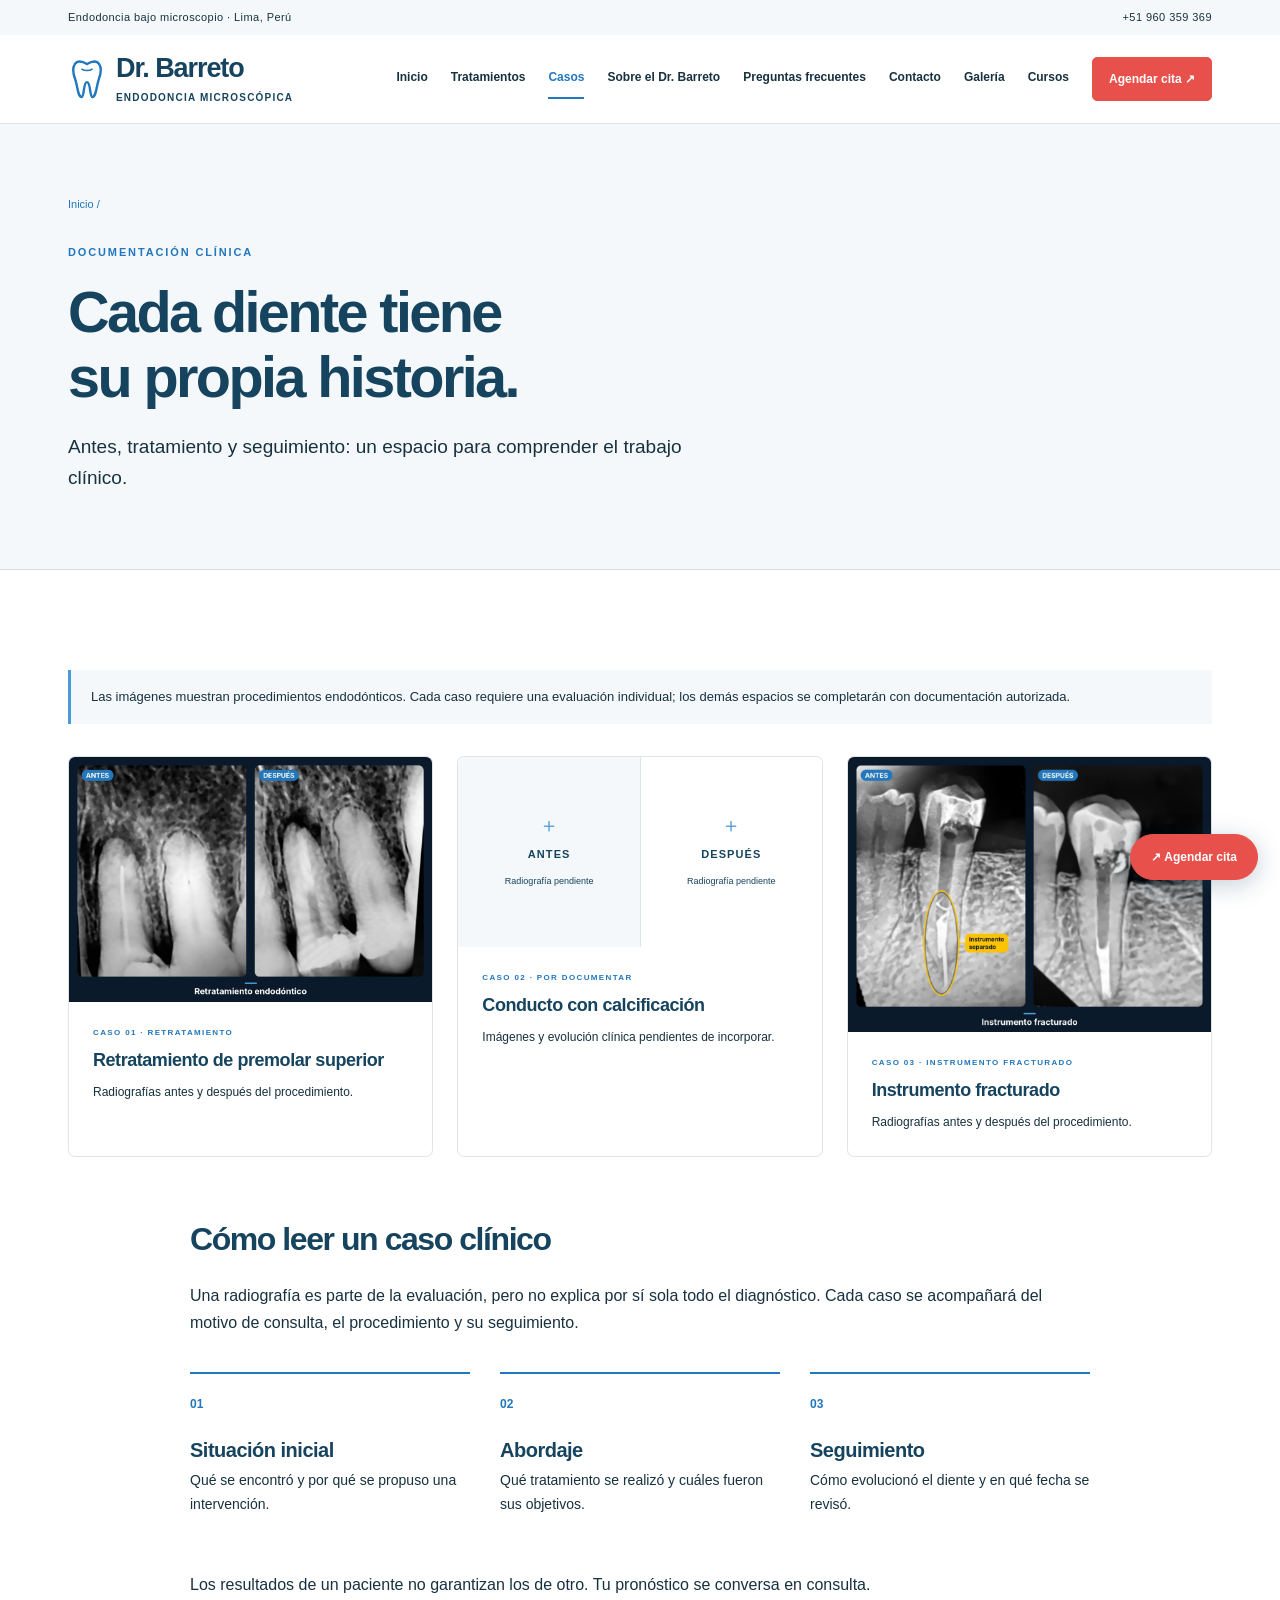
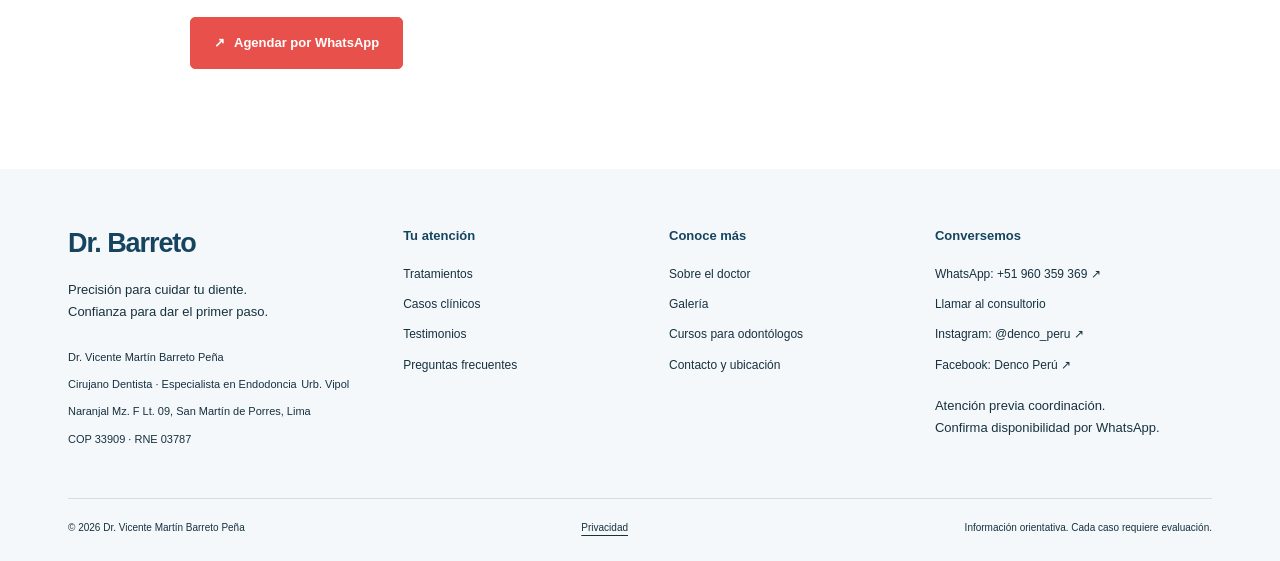
==== commit d5358297: "Actualiza contenido responsive y recursos de cursos" ====
--- a/casos.html
+++ b/casos.html
@@ -90,10 +90,29 @@
       <section class="section">
         <div class="container">
           <div class="editorial-note">
-            Casos pendientes de documentación. No se muestran radiografías
-            simuladas ni se atribuyen resultados a pacientes reales.
+            Las imágenes muestran procedimientos endodónticos. Cada caso
+            requiere una evaluación individual; los demás espacios se completarán
+            con documentación autorizada.
           </div>
           <div class="row g-4">
+            <div class="col-md-4">
+              <article class="case-card">
+                <div class="case-pair">
+                  <img
+                    src="assets/img/caso-retratamiento-premolar-superior.png"
+                    alt="Radiografías antes y después de un retratamiento endodóntico"
+                    width="1139"
+                    height="768"
+                    loading="lazy"
+                  />
+                </div>
+                <div class="case-caption">
+                  <span class="eyebrow">CASO 01 · RETRATAMIENTO</span>
+                  <h3>Retratamiento de premolar superior</h3>
+                  <p>Radiografías antes y después del procedimiento.</p>
+                </div>
+              </article>
+            </div>
             <div class="col-md-4">
               <article class="case-card">
                 <div class="case-pair">
@@ -109,8 +128,8 @@
                   </div>
                 </div>
                 <div class="case-caption">
-                  <span class="eyebrow">CASO 01 · POR DOCUMENTAR</span>
-                  <h3>Retratamiento de molar inferior</h3>
+                  <span class="eyebrow">CASO 02 · POR DOCUMENTAR</span>
+                  <h3>Conducto con calcificación</h3>
                   <p>Imágenes y evolución clínica pendientes de incorporar.</p>
                 </div>
               </article>
@@ -118,42 +137,18 @@
             <div class="col-md-4">
               <article class="case-card">
                 <div class="case-pair">
-                  <div class="media-placeholder xray">
-                    <span class="placeholder-mark" aria-hidden="true">＋</span
-                    ><span class="placeholder-title">Antes</span
-                    ><small>Radiografía pendiente</small>
-                  </div>
-                  <div class="media-placeholder xray">
-                    <span class="placeholder-mark" aria-hidden="true">＋</span
-                    ><span class="placeholder-title">Después</span
-                    ><small>Radiografía pendiente</small>
-                  </div>
+                  <img
+                    src="assets/img/instrumento-fracturado.png"
+                    alt="Radiografías antes y después del manejo de un instrumento fracturado"
+                    width="1014"
+                    height="768"
+                    loading="lazy"
+                  />
                 </div>
                 <div class="case-caption">
-                  <span class="eyebrow">CASO 02 · POR DOCUMENTAR</span>
-                  <h3>Conducto con calcificación</h3>
-                  <p>Imágenes y evolución clínica pendientes de incorporar.</p>
-                </div>
-              </article>
-            </div>
-            <div class="col-md-4">
-              <article class="case-card">
-                <div class="case-pair">
-                  <div class="media-placeholder xray">
-                    <span class="placeholder-mark" aria-hidden="true">＋</span
-                    ><span class="placeholder-title">Antes</span
-                    ><small>Radiografía pendiente</small>
-                  </div>
-                  <div class="media-placeholder xray">
-                    <span class="placeholder-mark" aria-hidden="true">＋</span
-                    ><span class="placeholder-title">Después</span
-                    ><small>Radiografía pendiente</small>
-                  </div>
-                </div>
-                <div class="case-caption">
-                  <span class="eyebrow">CASO 03 · POR DOCUMENTAR</span>
+                  <span class="eyebrow">CASO 03 · INSTRUMENTO FRACTURADO</span>
                   <h3>Instrumento fracturado</h3>
-                  <p>Imágenes y evolución clínica pendientes de incorporar.</p>
+                  <p>Radiografías antes y después del procedimiento.</p>
                 </div>
               </article>
             </div>
--- a/assets/css/styles.css
+++ b/assets/css/styles.css
@@ -358,6 +358,18 @@
   border: 1px solid rgba(255, 255, 255, 0.25);
   border-radius: 120px 8px 8px 8px;
 }
+.portrait-image {
+  display: block;
+  width: 100%;
+  height: auto;
+  border-radius: 120px 8px 8px 8px;
+}
+.doctor-image {
+  display: block;
+  width: 100%;
+  height: auto;
+  border-radius: 8px;
+}
 .portrait:after,
 .portrait:before {
   border-color: rgba(255, 255, 255, 0.16);
@@ -389,6 +401,89 @@
 .image-wrap {
   position: relative;
   padding: 0 20px 25px 0;
+}
+.detail-video-wrap {
+  padding-bottom: 0;
+}
+.short-video-frame {
+  width: 100%;
+  max-width: 320px;
+  aspect-ratio: 9 / 16;
+  overflow: hidden;
+  border-radius: 8px;
+  background: #000;
+  margin: 0 auto;
+}
+.youtube-video-link {
+  position: relative;
+  display: block;
+  width: 100%;
+  height: 100%;
+  overflow: hidden;
+  background: linear-gradient(145deg, #17313f, #071722);
+  color: var(--white);
+  text-decoration: none;
+}
+.youtube-video-link:before {
+  position: absolute;
+  inset: 45% 0 0;
+  z-index: 1;
+  content: "";
+  background: linear-gradient(transparent, rgba(0, 0, 0, 0.78));
+}
+.youtube-video-link img {
+  display: block;
+  width: 100%;
+  height: 100%;
+  object-fit: cover;
+  opacity: 0.88;
+}
+.youtube-play-button {
+  position: absolute;
+  top: 50%;
+  left: 50%;
+  z-index: 2;
+  display: grid;
+  width: 68px;
+  height: 48px;
+  place-items: center;
+  border-radius: 14px;
+  background: #e62117;
+  color: var(--white);
+  font-size: 23px;
+  transform: translate(-50%, -50%);
+}
+.youtube-video-title {
+  position: absolute;
+  top: calc(50% + 40px);
+  right: 12px;
+  left: 12px;
+  z-index: 2;
+  color: var(--white);
+  font-size: 15px;
+  font-weight: 700;
+  text-align: center;
+  text-shadow: 0 1px 5px rgba(0, 0, 0, 0.8);
+}
+.youtube-video-caption {
+  position: absolute;
+  right: 16px;
+  bottom: 16px;
+  left: 16px;
+  z-index: 2;
+  color: var(--white);
+  font-size: 14px;
+  font-weight: 700;
+  text-align: center;
+}
+.youtube-video-link:focus-visible {
+  outline: 3px solid var(--blue-light);
+  outline-offset: -3px;
+}
+.detail-video-wrap .image-badge {
+  position: static;
+  width: fit-content;
+  margin: 14px 0 0 auto;
 }
 .image-badge {
   position: absolute;
@@ -512,6 +607,12 @@
   display: grid;
   grid-template-columns: 1fr 1fr;
 }
+.case-pair > img {
+  display: block;
+  grid-column: 1 / -1;
+  width: 100%;
+  height: auto;
+}
 .xray {
   min-height: 190px;
   border: 0;
@@ -840,6 +941,22 @@
 .treatment-detail .lead {
   font-size: 18px;
 }
+.treatment-image {
+  display: block;
+  width: 100%;
+  height: auto;
+  margin-top: 28px;
+  border: 1px solid var(--line);
+  border-radius: 8px;
+}
+.treatment-video {
+  width: min(100%, 360px);
+  aspect-ratio: 9 / 16;
+  overflow: hidden;
+  margin-top: 28px;
+  border-radius: 8px;
+  background: #000;
+}
 .steps {
   display: grid;
   grid-template-columns: repeat(4, 1fr);
@@ -848,6 +965,24 @@
 }
 .steps.three {
   grid-template-columns: repeat(3, 1fr);
+}
+.steps.three .step-heading {
+  display: flex;
+  align-items: center;
+  gap: 14px;
+  margin-bottom: 16px;
+}
+.steps.three .step-icon {
+  display: block;
+  width: 76px;
+  height: 76px;
+  flex: 0 0 76px;
+}
+.steps.three .step-heading span {
+  margin-bottom: 8px;
+}
+.steps.three .step-heading h3 {
+  margin-bottom: 0;
 }
 .steps > div {
   border-top: 2px solid var(--blue);
@@ -1586,6 +1721,11 @@
   .steps.three {
     grid-template-columns: 1fr;
   }
+  .steps.three .step-icon {
+    width: 64px;
+    height: 64px;
+    flex-basis: 64px;
+  }
   .steps {
     gap: 22px;
   }
